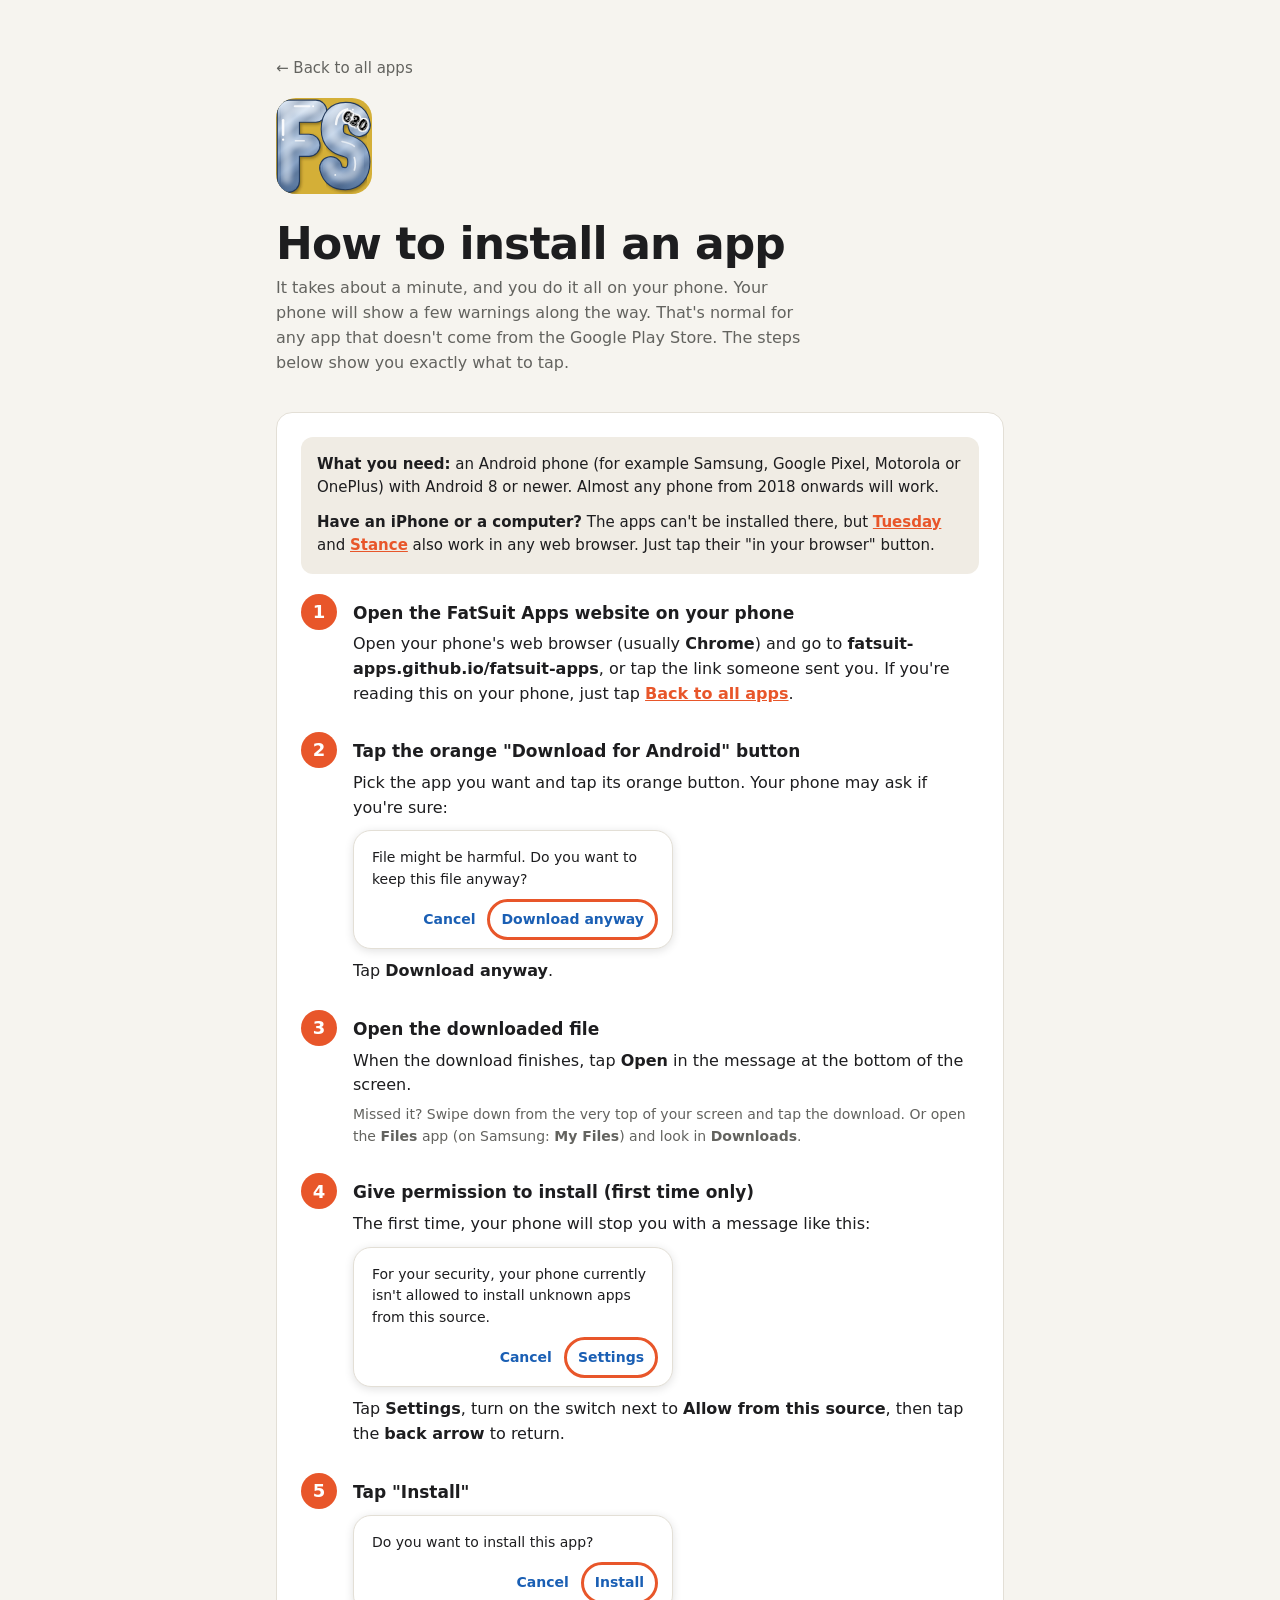
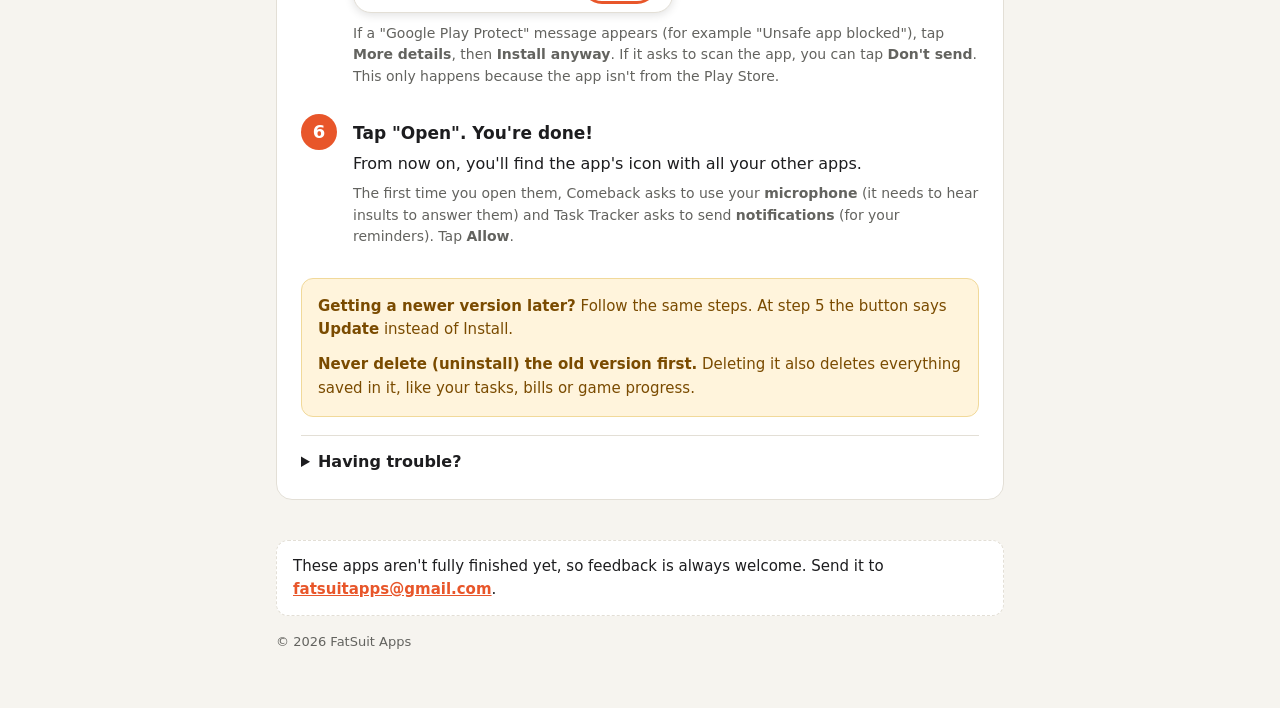
==== install.html @ 76960caf "Move the install guide to its own page and share one stylesheet Co-Authored-By: Claude Opus 5.5 <nor" ====
<!doctype html>
<html lang="en">
<head>
<meta charset="utf-8">
<meta name="viewport" content="width=device-width, initial-scale=1">
<title>How to Install</title>
<meta name="description" content="Step-by-step help installing FatSuit Apps on an Android phone.">
<link rel="icon" href="logo.svg">
<link rel="stylesheet" href="style.css">
</head>
<body>
<div class="wrap">
  <header>
    <a class="back" href="index.html">&larr; Back to all apps</a><br>
    <a class="logo-link" href="index.html"><img class="logo" src="logo.svg" alt="FatSuit Apps home" width="96" height="96"></a>
    <h1>How to install an app</h1>
    <p class="lede">It takes about a minute, and you do it all on your phone. Your phone will show a few warnings along the way. That's normal for any app that doesn't come from the Google Play Store. The steps below show you exactly what to tap.</p>
  </header>

  <main>
    <section class="help" id="install">
      <div class="before">
        <p><strong>What you need:</strong> an Android phone (for example Samsung, Google Pixel, Motorola or OnePlus) with Android 8 or newer. Almost any phone from 2018 onwards will work.</p>
        <p><strong>Have an iPhone or a computer?</strong> The apps can't be installed there, but <a href="index.html#tuesday">Tuesday</a> and <a href="index.html#stance">Stance</a> also work in any web browser. Just tap their "in your browser" button.</p>
      </div>

      <ol class="steps">
        <li>
          <h3>Open the FatSuit Apps website on your phone</h3>
          <p>Open your phone's web browser (usually <strong>Chrome</strong>) and go to <strong>fatsuit-apps.github.io/fatsuit-apps</strong>, or tap the link someone sent you. If you're reading this on your phone, just tap <a href="index.html">Back to all apps</a>.</p>
        </li>
        <li>
          <h3>Tap the orange "Download for Android" button</h3>
          <p>Pick the app you want and tap its orange button. Your phone may ask if you're sure:</p>
          <div class="popup" aria-label="Example of the message on your phone">
            <p>File might be harmful. Do you want to keep this file anyway?</p>
            <div class="popup-btns"><span>Cancel</span><span class="tap">Download anyway</span></div>
          </div>
          <p>Tap <strong>Download anyway</strong>.</p>
        </li>
        <li>
          <h3>Open the downloaded file</h3>
          <p>When the download finishes, tap <strong>Open</strong> in the message at the bottom of the screen.</p>
          <p class="small-note">Missed it? Swipe down from the very top of your screen and tap the download. Or open the <strong>Files</strong> app (on Samsung: <strong>My Files</strong>) and look in <strong>Downloads</strong>.</p>
        </li>
        <li>
          <h3>Give permission to install (first time only)</h3>
          <p>The first time, your phone will stop you with a message like this:</p>
          <div class="popup" aria-label="Example of the message on your phone">
            <p>For your security, your phone currently isn't allowed to install unknown apps from this source.</p>
            <div class="popup-btns"><span>Cancel</span><span class="tap">Settings</span></div>
          </div>
          <p>Tap <strong>Settings</strong>, turn on the switch next to <strong>Allow from this source</strong>, then tap the <strong>back arrow</strong> to return.</p>
        </li>
        <li>
          <h3>Tap "Install"</h3>
          <div class="popup" aria-label="Example of the message on your phone">
            <p>Do you want to install this app?</p>
            <div class="popup-btns"><span>Cancel</span><span class="tap">Install</span></div>
          </div>
          <p class="small-note">If a "Google Play Protect" message appears (for example "Unsafe app blocked"), tap <strong>More details</strong>, then <strong>Install anyway</strong>. If it asks to scan the app, you can tap <strong>Don't send</strong>. This only happens because the app isn't from the Play Store.</p>
        </li>
        <li>
          <h3>Tap "Open". You're done!</h3>
          <p>From now on, you'll find the app's icon with all your other apps.</p>
          <p class="small-note">The first time you open them, Comeback asks to use your <strong>microphone</strong> (it needs to hear insults to answer them) and Task Tracker asks to send <strong>notifications</strong> (for your reminders). Tap <strong>Allow</strong>.</p>
        </li>
      </ol>

      <div class="update-box">
        <p><strong>Getting a newer version later?</strong> Follow the same steps. At step 5 the button says <strong>Update</strong> instead of Install.</p>
        <p><strong>Never delete (uninstall) the old version first.</strong> Deleting it also deletes everything saved in it, like your tasks, bills or game progress.</p>
      </div>

      <details class="trouble">
        <summary>Having trouble?</summary>
        <dl>
          <dt>"App not installed"</dt>
          <dd>Your phone may be short on space. Delete a few old photos or apps you don't use, then try again.</dd>
          <dt>"There was a problem parsing the package"</dt>
          <dd>The download may not have finished. Download it again. If it still happens, your phone may be older than Android 8.</dd>
          <dt>Nothing happens when I tap the file</dt>
          <dd>Open the <strong>Files</strong> app (on Samsung: <strong>My Files</strong>), go to <strong>Downloads</strong> and tap the file there.</dd>
          <dt>Still stuck?</dt>
          <dd>Email <a href="mailto:fatsuitapps@gmail.com">fatsuitapps@gmail.com</a> and tell us what your phone is and what it says. We'll help.</dd>
        </dl>
      </details>
    </section>
  </main>

  <footer>
    <p class="disclaimer">These apps aren't fully finished yet, so feedback is always welcome. Send it to <a href="mailto:fatsuitapps@gmail.com">fatsuitapps@gmail.com</a>.</p>
    <p>© 2026 FatSuit Apps</p>
  </footer>
</div>
</body>
</html>
---- style.css ----
:root {
  --bg: #f6f4ef;
  --card: #ffffff;
  --text: #1d1d1f;
  --muted: #63635f;
  --line: #e3dfd6;
  --accent: #e8562a;
  --accent-text: #ffffff;
  --chip: #f0ece4;
  --perk-bg: #e7f5ec;
  --perk-text: #17663a;
  --perk-line: #c3e6cf;
  --warn-bg: #fff4dc;
  --warn-text: #7a4b00;
  --warn-line: #f1d99a;
  --popup-bg: #ffffff;
  --popup-text: #1d1d1f;
  --popup-btn: #1a5fb4;
}
@media (prefers-color-scheme: dark) {
  :root {
    --bg: #141413;
    --card: #1e1e1c;
    --text: #f2f0eb;
    --muted: #a3a19a;
    --line: #2f2e2b;
    --accent: #ff6b3d;
    --accent-text: #1a0d07;
    --chip: #2a2926;
    --perk-bg: #15291d;
    --perk-text: #7fd6a0;
    --perk-line: #1f4a30;
    --warn-bg: #2e2412;
    --warn-text: #f3c56b;
    --warn-line: #4d3c18;
    --popup-bg: #2b2b29;
    --popup-text: #f2f0eb;
    --popup-btn: #8ab4f8;
  }
}
* { box-sizing: border-box; }
html { scroll-behavior: smooth; }
body {
  margin: 0;
  background: var(--bg);
  color: var(--text);
  font: 16px/1.55 system-ui, -apple-system, "Segoe UI", Roboto, sans-serif;
}
.wrap { max-width: 760px; margin: 0 auto; padding: 0 16px; }

header { padding: 56px 0 28px; }
.logo { display: block; width: 96px; height: 96px; border-radius: 20px; }

.perks { display: flex; flex-wrap: wrap; gap: 10px; margin: 18px 0 0; padding: 0; list-style: none; }
.perks li {
  display: inline-flex; align-items: center; gap: 8px;
  padding: 8px 14px; border-radius: 10px; font-weight: 600; font-size: 15px;
  background: var(--perk-bg); color: var(--perk-text); border: 1px solid var(--perk-line);
}
.perks svg { flex: none; }
h1 { font-size: clamp(32px, 7vw, 44px); line-height: 1.1; margin: 18px 0 8px; letter-spacing: -.02em; }
.lede { color: var(--muted); margin: 0; max-width: 34em; }

nav { display: flex; flex-wrap: wrap; gap: 8px; margin: 24px 0 0; }
nav a {
  color: var(--text); text-decoration: none; font-size: 14px;
  background: var(--chip); padding: 6px 12px; border-radius: 999px;
}
nav a:hover { background: var(--line); }
nav a.nav-guide { background: var(--accent); color: var(--accent-text); font-weight: 600; }
.howto { align-self: center; font-size: 14px; color: var(--muted); }
.howto:hover { color: var(--accent); }

main { display: grid; gap: 16px; padding-bottom: 32px; }
section {
  background: var(--card); border: 1px solid var(--line); border-radius: 16px;
  padding: 24px; scroll-margin-top: 16px;
}
.head { display: flex; align-items: center; gap: 14px; }
.icon {
  flex: none; width: 52px; height: 52px; border-radius: 14px;
  display: grid; place-items: center; font-size: 26px;
}
h2 { margin: 0; font-size: 22px; letter-spacing: -.01em; }
.meta { color: var(--muted); font-size: 13px; margin: 2px 0 0; }
section p.desc { margin: 16px 0 18px; }
.actions { display: flex; flex-wrap: wrap; gap: 10px; }
.btn {
  display: inline-flex; align-items: center; gap: 8px;
  padding: 10px 18px; border-radius: 10px; font-weight: 600; font-size: 15px;
  text-decoration: none; border: 1px solid transparent;
}
.btn.primary { background: var(--accent); color: var(--accent-text); }
.btn.primary:hover { filter: brightness(1.07); }
.btn.ghost { color: var(--text); border-color: var(--line); }
.btn.ghost:hover { background: var(--chip); }

.notes { margin-top: 18px; border-top: 1px solid var(--line); padding-top: 14px; }
.notes summary { cursor: pointer; font-weight: 600; font-size: 15px; width: fit-content; }
.notes summary:hover { color: var(--accent); }
.releases { list-style: none; margin: 12px 0 0; padding: 0; display: grid; gap: 12px; }
.releases li { background: var(--chip); border-radius: 10px; padding: 12px 14px; }
.rel-head { display: flex; flex-wrap: wrap; align-items: baseline; gap: 4px 10px; }
.rel-head time { color: var(--muted); font-size: 13px; }
.releases p { margin: 6px 0 0; font-size: 15px; }
.releases p.warn {
  font-size: 13px; color: var(--warn-text); background: var(--warn-bg);
  border: 1px solid var(--warn-line); border-radius: 8px; padding: 6px 10px; margin-top: 8px;
}

.help { margin-top: 8px; }
.help a { color: var(--accent); font-weight: 600; }
.guide-intro { margin: 10px 0 0; }
.before { background: var(--chip); border-radius: 12px; padding: 4px 16px; margin: 18px 0 0; }
.before:first-child { margin-top: 0; }
.before p { margin: 12px 0; font-size: 15px; }

.steps { list-style: none; counter-reset: step; margin: 22px 0 0; padding: 0; display: grid; gap: 22px; }
.steps > li { counter-increment: step; position: relative; padding-left: 52px; }
.steps > li::before {
  content: counter(step); position: absolute; left: 0; top: -2px;
  width: 36px; height: 36px; border-radius: 50%; display: grid; place-items: center;
  background: var(--accent); color: var(--accent-text); font-weight: 800; font-size: 18px;
}
.steps h3 { margin: 4px 0 6px; font-size: 17px; }
.steps p { margin: 6px 0; }
.small-note { font-size: 14px; color: var(--muted); }

/* A simplified picture of the phone's message, with the button to tap highlighted. */
.popup {
  max-width: 320px; margin: 10px 0; padding: 16px 18px 12px; border-radius: 18px;
  background: var(--popup-bg); color: var(--popup-text); box-shadow: 0 2px 10px rgba(0,0,0,.12);
  border: 1px solid var(--line); font-size: 14px;
}
.popup p { margin: 0 0 12px; }
.popup-btns { display: flex; justify-content: flex-end; gap: 6px; font-weight: 600; color: var(--popup-btn); }
.popup-btns span { padding: 6px 10px; border-radius: 999px; }
.popup-btns .tap { outline: 3px solid var(--accent); outline-offset: 1px; }

.update-box {
  margin: 24px 0 0; padding: 4px 16px; border-radius: 12px;
  background: var(--warn-bg); color: var(--warn-text); border: 1px solid var(--warn-line);
}
.update-box p { margin: 12px 0; font-size: 15px; }

.trouble { margin-top: 18px; border-top: 1px solid var(--line); padding-top: 14px; }
.trouble summary { cursor: pointer; font-weight: 600; width: fit-content; }
.trouble dl { margin: 10px 0 0; }
.trouble dt { font-weight: 600; margin-top: 12px; }
.trouble dd { margin: 2px 0 0; color: var(--muted); font-size: 15px; }

footer { color: var(--muted); font-size: 13px; padding: 8px 0 48px; }
footer p { margin: 0 0 8px; }
footer .disclaimer {
  font-size: 15px; color: var(--text); background: var(--card);
  border: 1px dashed var(--line); border-radius: 12px; padding: 14px 16px; margin-bottom: 16px;
}
footer a { color: var(--accent); font-weight: 600; }
@media (max-width: 480px) {
  section { padding: 20px; }
  .btn { flex: 1 1 auto; justify-content: center; }
}

/* Install guide page */
.back { display: inline-block; margin: 0 0 18px; color: var(--muted); text-decoration: none; font-size: 15px; }
.back:hover { color: var(--accent); }
.logo-link { display: inline-block; }
.guide-link { display: flex; flex-wrap: wrap; align-items: center; justify-content: space-between; gap: 12px; }
.guide-link p { margin: 0; }
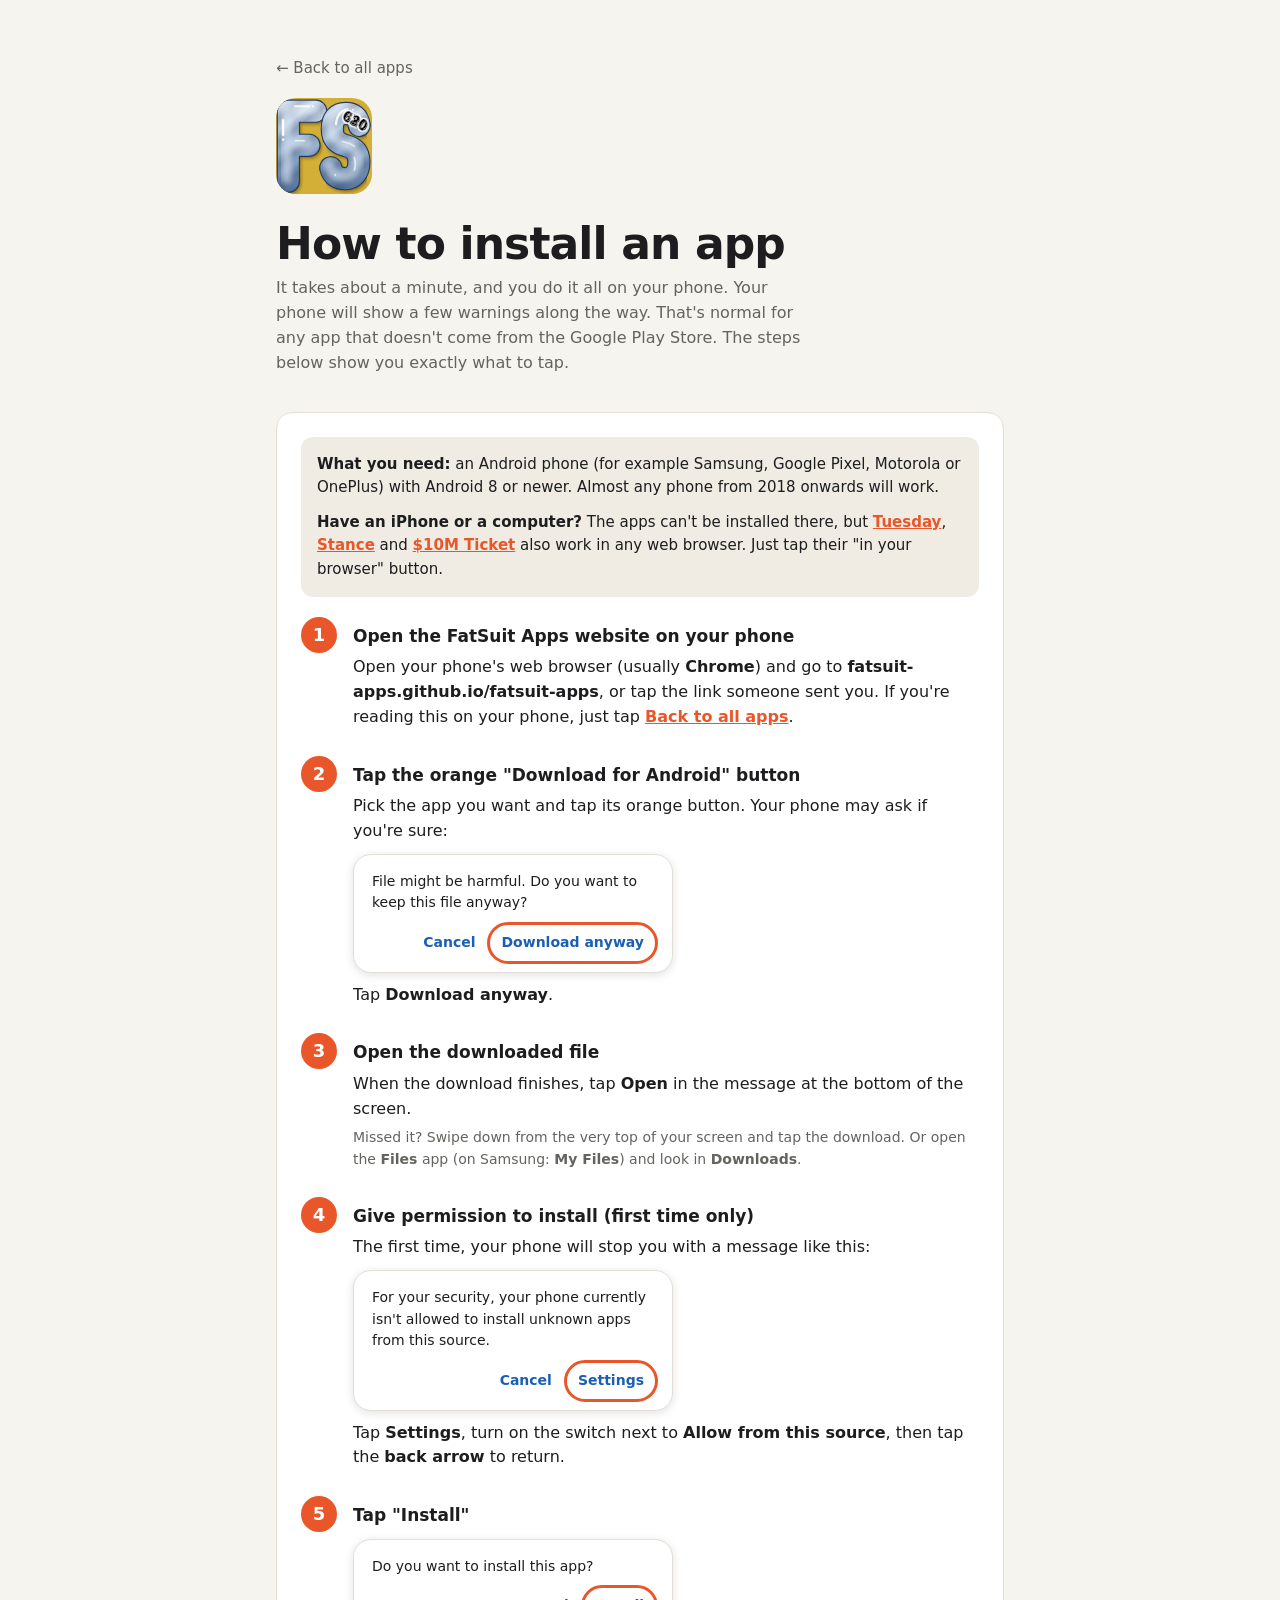
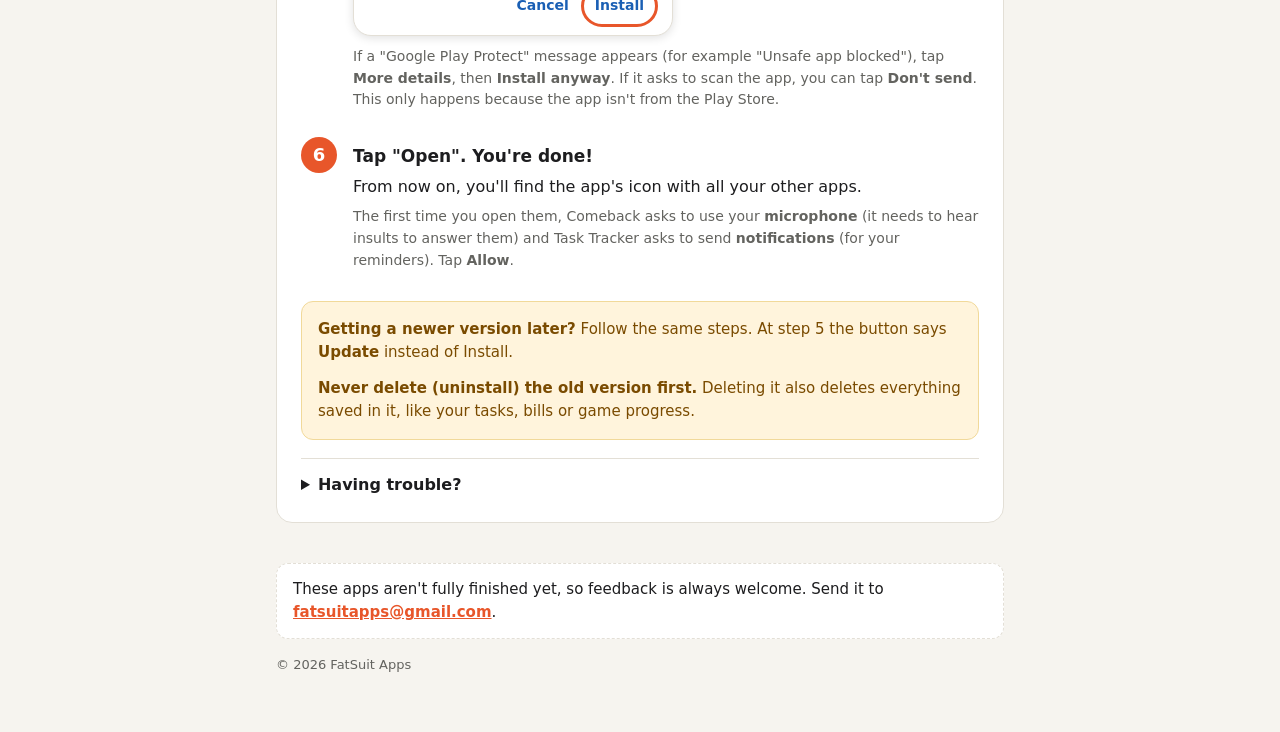
==== commit d95b6559: "Add $10M Ticket v1.0 with release notes and a browser version Co-Authored-By: Claude Opus 5.5 <norep" ====
--- a/install.html
+++ b/install.html
@@ -21,7 +21,7 @@
     <section class="help" id="install">
       <div class="before">
         <p><strong>What you need:</strong> an Android phone (for example Samsung, Google Pixel, Motorola or OnePlus) with Android 8 or newer. Almost any phone from 2018 onwards will work.</p>
-        <p><strong>Have an iPhone or a computer?</strong> The apps can't be installed there, but <a href="index.html#tuesday">Tuesday</a> and <a href="index.html#stance">Stance</a> also work in any web browser. Just tap their "in your browser" button.</p>
+        <p><strong>Have an iPhone or a computer?</strong> The apps can't be installed there, but <a href="index.html#tuesday">Tuesday</a>, <a href="index.html#stance">Stance</a> and <a href="index.html#ten-million-ticket">$10M Ticket</a> also work in any web browser. Just tap their "in your browser" button.</p>
       </div>
 
       <ol class="steps">
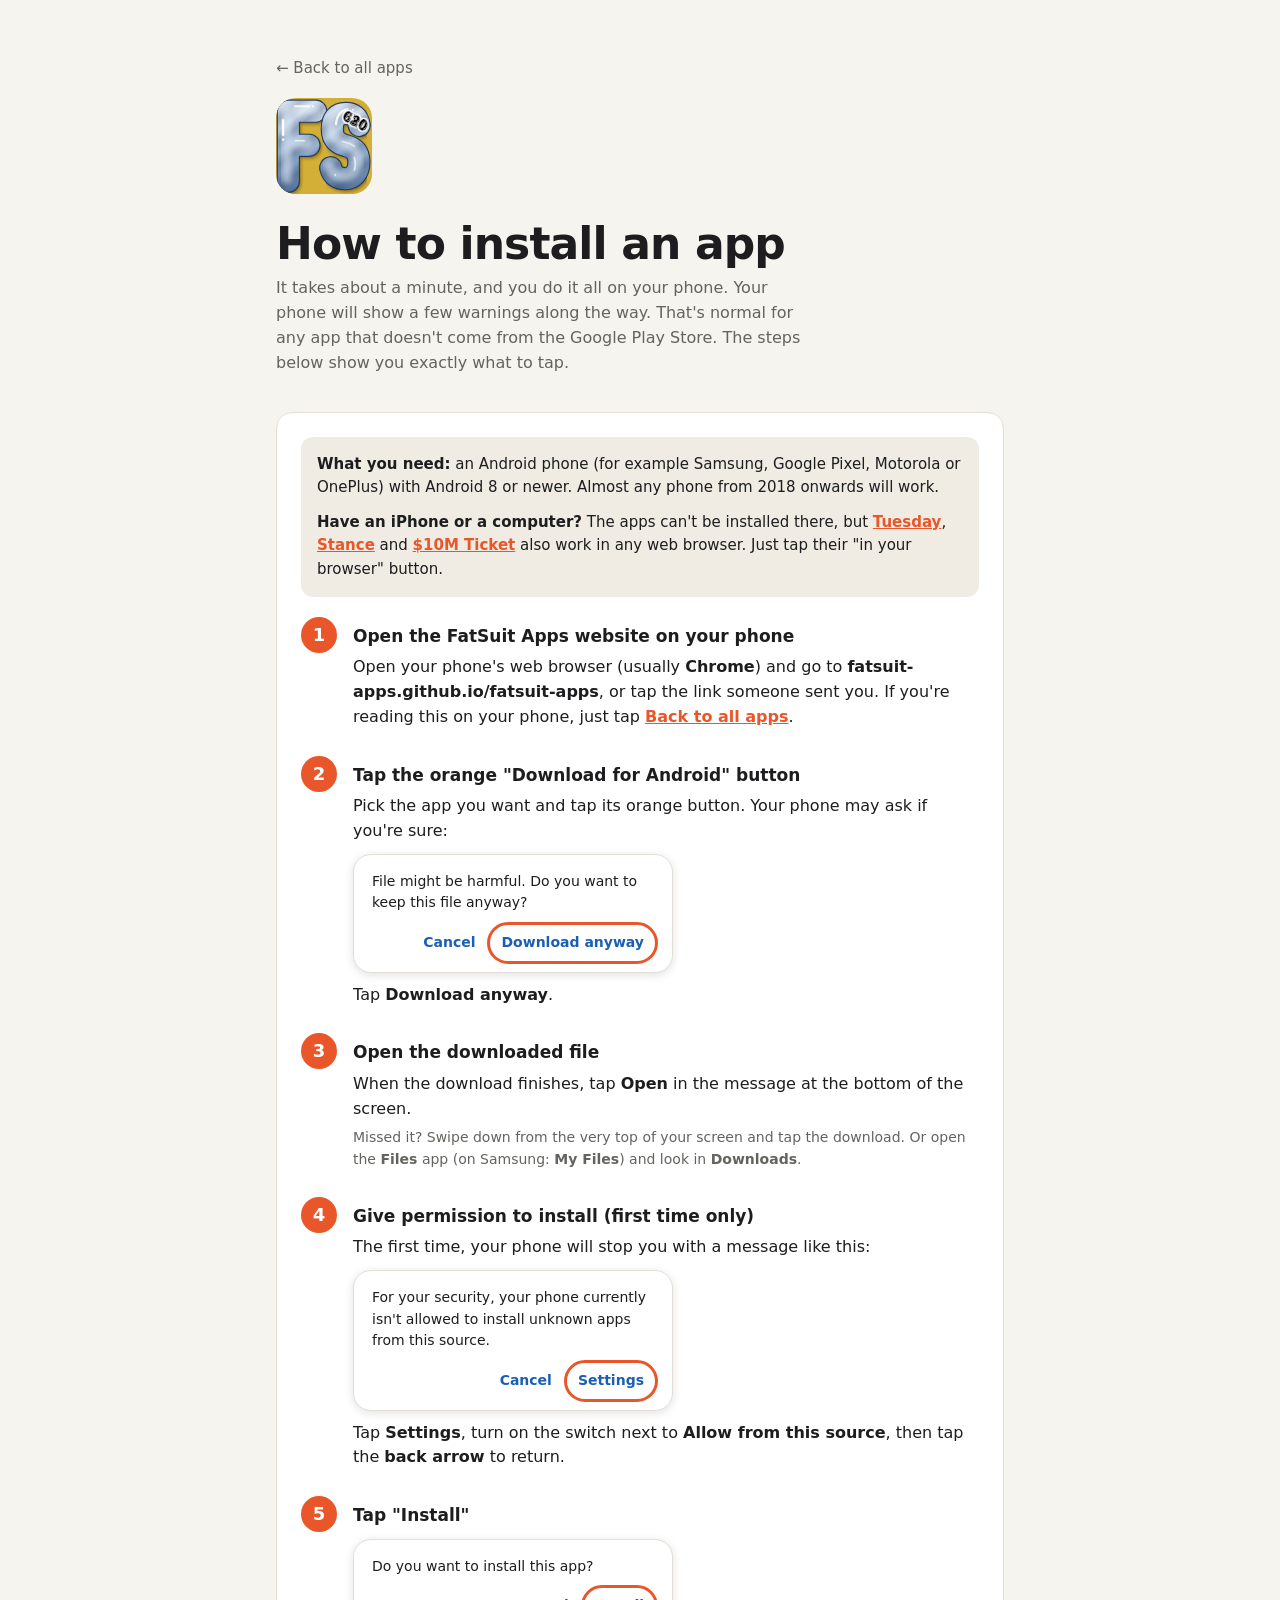
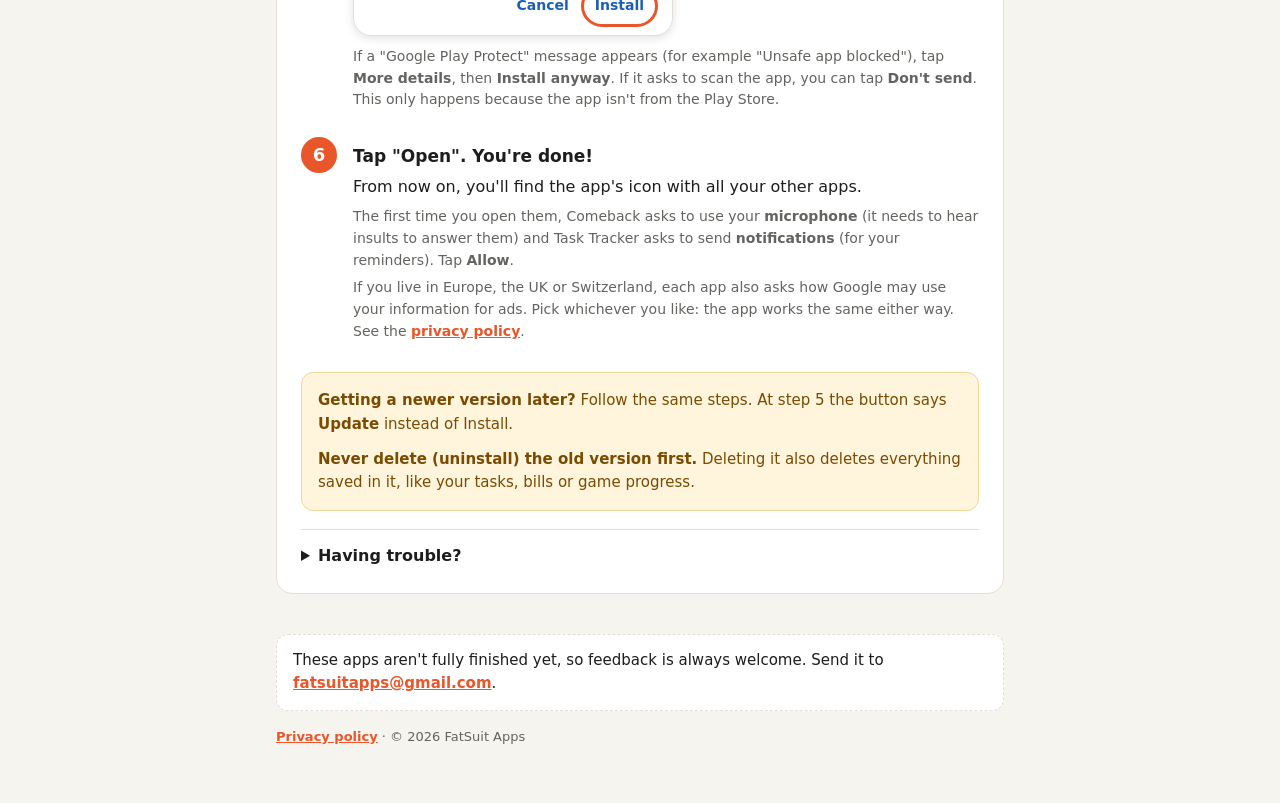
==== commit 9b45937b: "Ads release (draft): privacy policy page, wording about the small ad Co-Authored-By: Claude Opus 5.5" ====
--- a/install.html
+++ b/install.html
@@ -64,6 +64,7 @@
           <h3>Tap "Open". You're done!</h3>
           <p>From now on, you'll find the app's icon with all your other apps.</p>
           <p class="small-note">The first time you open them, Comeback asks to use your <strong>microphone</strong> (it needs to hear insults to answer them) and Task Tracker asks to send <strong>notifications</strong> (for your reminders). Tap <strong>Allow</strong>.</p>
+          <p class="small-note">If you live in Europe, the UK or Switzerland, each app also asks how Google may use your information for ads. Pick whichever you like: the app works the same either way. See the <a href="privacy.html">privacy policy</a>.</p>
         </li>
       </ol>
 
@@ -90,7 +91,7 @@
 
   <footer>
     <p class="disclaimer">These apps aren't fully finished yet, so feedback is always welcome. Send it to <a href="mailto:fatsuitapps@gmail.com">fatsuitapps@gmail.com</a>.</p>
-    <p>© 2026 FatSuit Apps</p>
+    <p><a href="privacy.html">Privacy policy</a> · © 2026 FatSuit Apps</p>
   </footer>
 </div>
 </body>
--- a/style.css
+++ b/style.css
@@ -111,6 +111,8 @@
 .help { margin-top: 8px; }
 .help a { color: var(--accent); font-weight: 600; }
 .guide-intro { margin: 10px 0 0; }
+.reasons { margin: 14px 0 4px; padding-left: 20px; display: grid; gap: 10px; }
+.reasons li { padding-left: 4px; }
 .before { background: var(--chip); border-radius: 12px; padding: 4px 16px; margin: 18px 0 0; }
 .before:first-child { margin-top: 0; }
 .before p { margin: 12px 0; font-size: 15px; }
@@ -167,3 +169,11 @@
 .logo-link { display: inline-block; }
 .guide-link { display: flex; flex-wrap: wrap; align-items: center; justify-content: space-between; gap: 12px; }
 .guide-link p { margin: 0; }
+
+/* Privacy policy page */
+.policy h2 { margin: 26px 0 8px; font-size: 19px; }
+.policy h2:first-child { margin-top: 0; }
+.policy p { margin: 8px 0; }
+.policy ul { margin: 8px 0; padding-left: 20px; display: grid; gap: 6px; }
+header .meta { margin-top: 10px; }
+footer a { color: var(--accent); }
